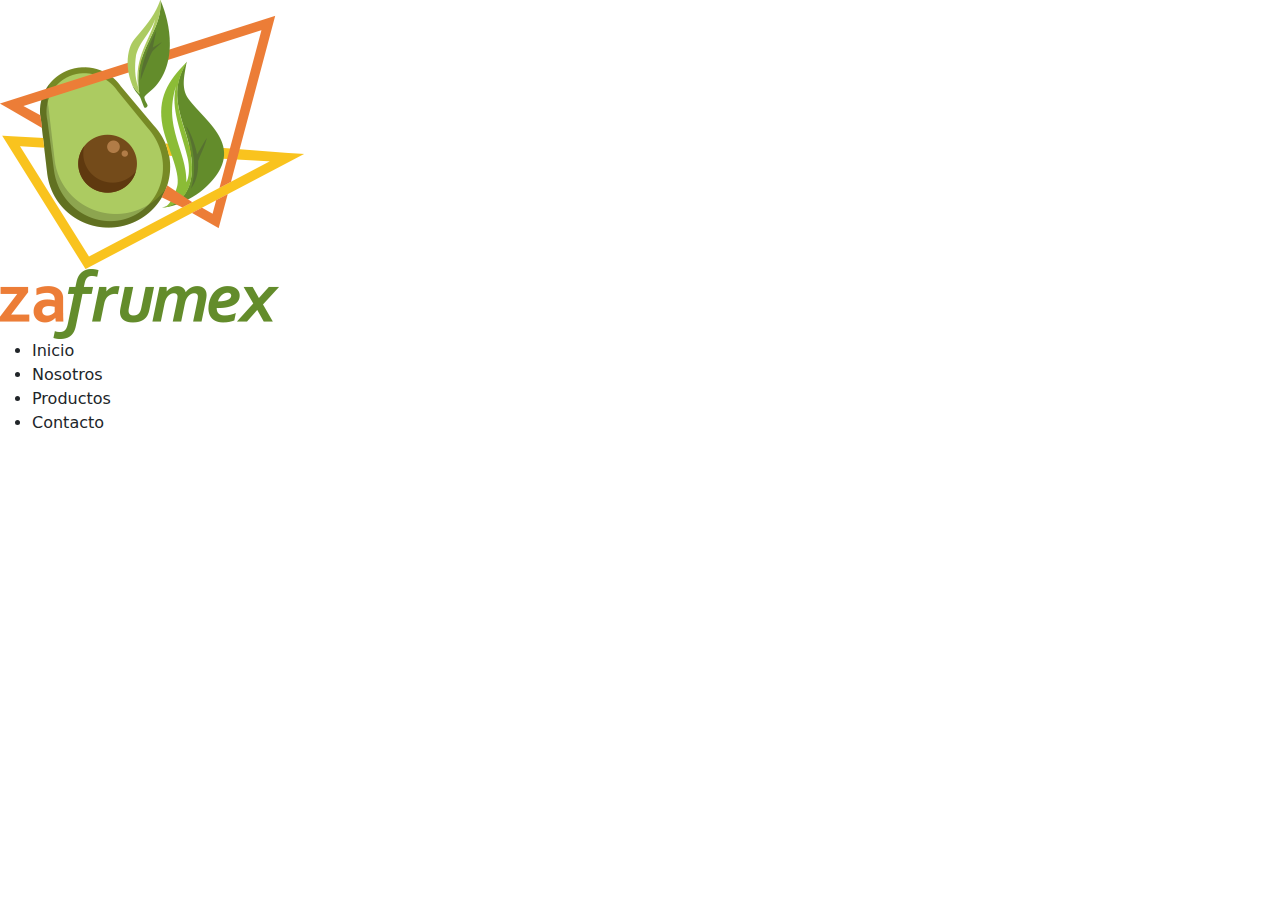
==== index.html @ 2c37eaf5 "1911.1" ====
<!DOCTYPE html>
<html lang="en">
<head>
    <meta charset="UTF-8">
    <meta http-equiv="X-UA-Compatible" content="IE=edge">
    <meta name="viewport" content="width=device-width, initial-scale=1.0">
    <title>Aguacates</title>
    <link rel="stylesheet" href="/bootstrap-5.1.3-dist/css/bootstrap.css">
    <link rel="stylesheet" href="/CSS/main.css">
    <script src="/bootstrap-5.1.3-dist/js/bootstrap.js"> </script>
</head>
<body>
    <header>
        <div>
            <img src="/Imgaguacates/logo-nosotros.png" alt="">
        </div>
        <div>
            <img src="/Imgaguacates/zafrumex.png" alt="zafrumex.png">

        </div>

        <nav>
            <ul>
                <li>
                    Inicio
                </li>
                <li>
                    Nosotros
                </li>
                <li>
                    Productos
                </li>
                <li>
                    Contacto
                </li>
            </ul>

        </nav>
        

    </header>

    
</body>
</html>
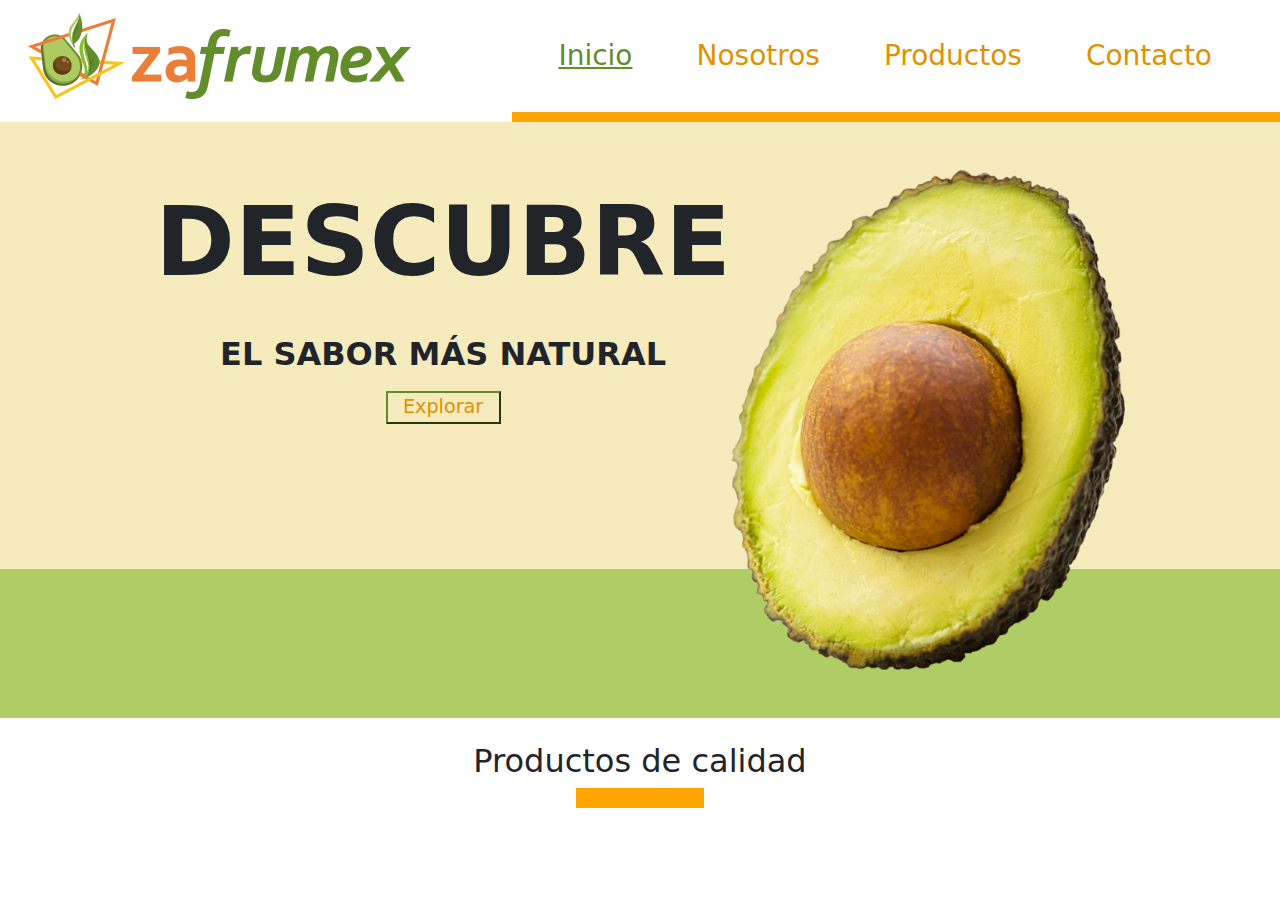
==== commit d99f3f25: "Primer día" ====
--- a/index.html
+++ b/index.html
@@ -1,45 +1,85 @@
 <!DOCTYPE html>
 <html lang="en">
+
 <head>
-    <meta charset="UTF-8">
-    <meta http-equiv="X-UA-Compatible" content="IE=edge">
-    <meta name="viewport" content="width=device-width, initial-scale=1.0">
-    <title>Aguacates</title>
-    <link rel="stylesheet" href="/bootstrap-5.1.3-dist/css/bootstrap.css">
-    <link rel="stylesheet" href="/CSS/main.css">
-    <script src="/bootstrap-5.1.3-dist/js/bootstrap.js"> </script>
+  <meta charset="UTF-8">
+  <meta http-equiv="X-UA-Compatible" content="IE=edge">
+  <meta name="viewport" content="width=device-width, initial-scale=1.0">
+  <title>Aguacates</title>
+  <link rel="stylesheet" href="/bootstrap-5.1.3-dist/css/bootstrap.css">
+  <link rel="stylesheet" href="/CSS/main.css">
+  <script src="/bootstrap-5.1.3-dist/js/bootstrap.js"> </script>
+
+
 </head>
+
+
+
 <body>
-    <header>
-        <div>
-            <img src="/Imgaguacates/logo-nosotros.png" alt="">
+  <header>
+    <nav class="navbar navbar-expand-lg navbar-light">
+      <div class="container-fluid">
+        <a class="navbar-brand mx-3" href="#">
+          <img src="/Imgaguacates/logo.png" alt=""> </a>
+        <button class="navbar-toggler" type="button" data-bs-toggle="collapse" data-bs-target="#navbarSupportedContent"
+          aria-controls="navbarSupportedContent" aria-expanded="false" aria-label="Toggle navigation">
+          <span class="navbar-toggler-icon"></span>
+        </button>
+
+        <div class=" d-flex justify-content-end">
+          <div class="collapse navbar-collapse" id="navbarSupportedContent">
+            <ul class="navbar-nav me-auto mb-2 mb-lg-0">
+              <li class="nav-item">
+                <a class="nav-link active text-decoration-underline fs-3 mx-4" aria-current="page" href="#">Inicio</a>
+              </li>
+              <li class="nav-item mx-4">
+                <a class="nav-link fs-3 ora" href="#">Nosotros</a>
+              </li>
+              <li class="nav-item mx-4">
+                <a class="nav-link fs-3 ora" href="#">Productos</a>
+              </li>
+              <li class="nav-item ms-4 me-5">
+                <a class="nav-link fs-3 ora" href="#">Contacto</a>
+              </li>
+            </ul>
+          </div>
         </div>
-        <div>
-            <img src="/Imgaguacates/zafrumex.png" alt="zafrumex.png">
+      </div>
+    </nav>
 
+    <!-- Linea naranja -->
+    <div class="ms-auto" style="background-color: orange; height: 10px; width: 60%;"> </div>
+
+  </header>
+  <section>
+
+   <!-- Gradiante -->
+      <div class="conteiner fondoaguacate py-5">
+        <div class="d-flex justify-content-center">
+          <div class="fw-bold fs-2 text-center text-uppercase">
+            <p style="font-size: 3em;">Descubre</p> el sabor más natural <br>
+            <button type="button" class="botonexp"> Explorar </button>
+            
+          </div>
+          <!-- Aguacate -->
+          <img src="/Imgaguacates/aguacate.png" height="500px" alt="">
+          
         </div>
 
-        <nav>
-            <ul>
-                <li>
-                    Inicio
-                </li>
-                <li>
-                    Nosotros
-                </li>
-                <li>
-                    Productos
-                </li>
-                <li>
-                    Contacto
-                </li>
-            </ul>
+    
+  </section>
 
-        </nav>
-        
+  <section>
+    <h2 class="text-center mt-4">Productos de calidad</h2>
+    <div class="mx-auto" style="background-color: orange; height: 20px; width: 10%;"> </div>
 
-    </header>
 
-    
+
+
+  </section>
+
+
+
 </body>
+
 </html>--- a/CSS/main.css
+++ b/CSS/main.css
@@ -0,0 +1,27 @@
+
+
+  .active {
+    color: #638c2b !important ;
+
+
+  }
+
+  .ora  {
+    color: rgb(223, 145, 1) !important ;
+
+
+  }
+
+  .fondoaguacate{
+    background: rgb(176,204,100);
+    background: linear-gradient(0deg, rgba(176,204,100,1) 25%, rgba(246,235,189,1) 25%);
+   
+  }
+
+  .botonexp {
+    background-color: transparent;
+    border-color: #638c2b;
+    color:rgb(223, 145, 1) ;
+    font-size: .6em;
+    padding: 0em .8em;
+  }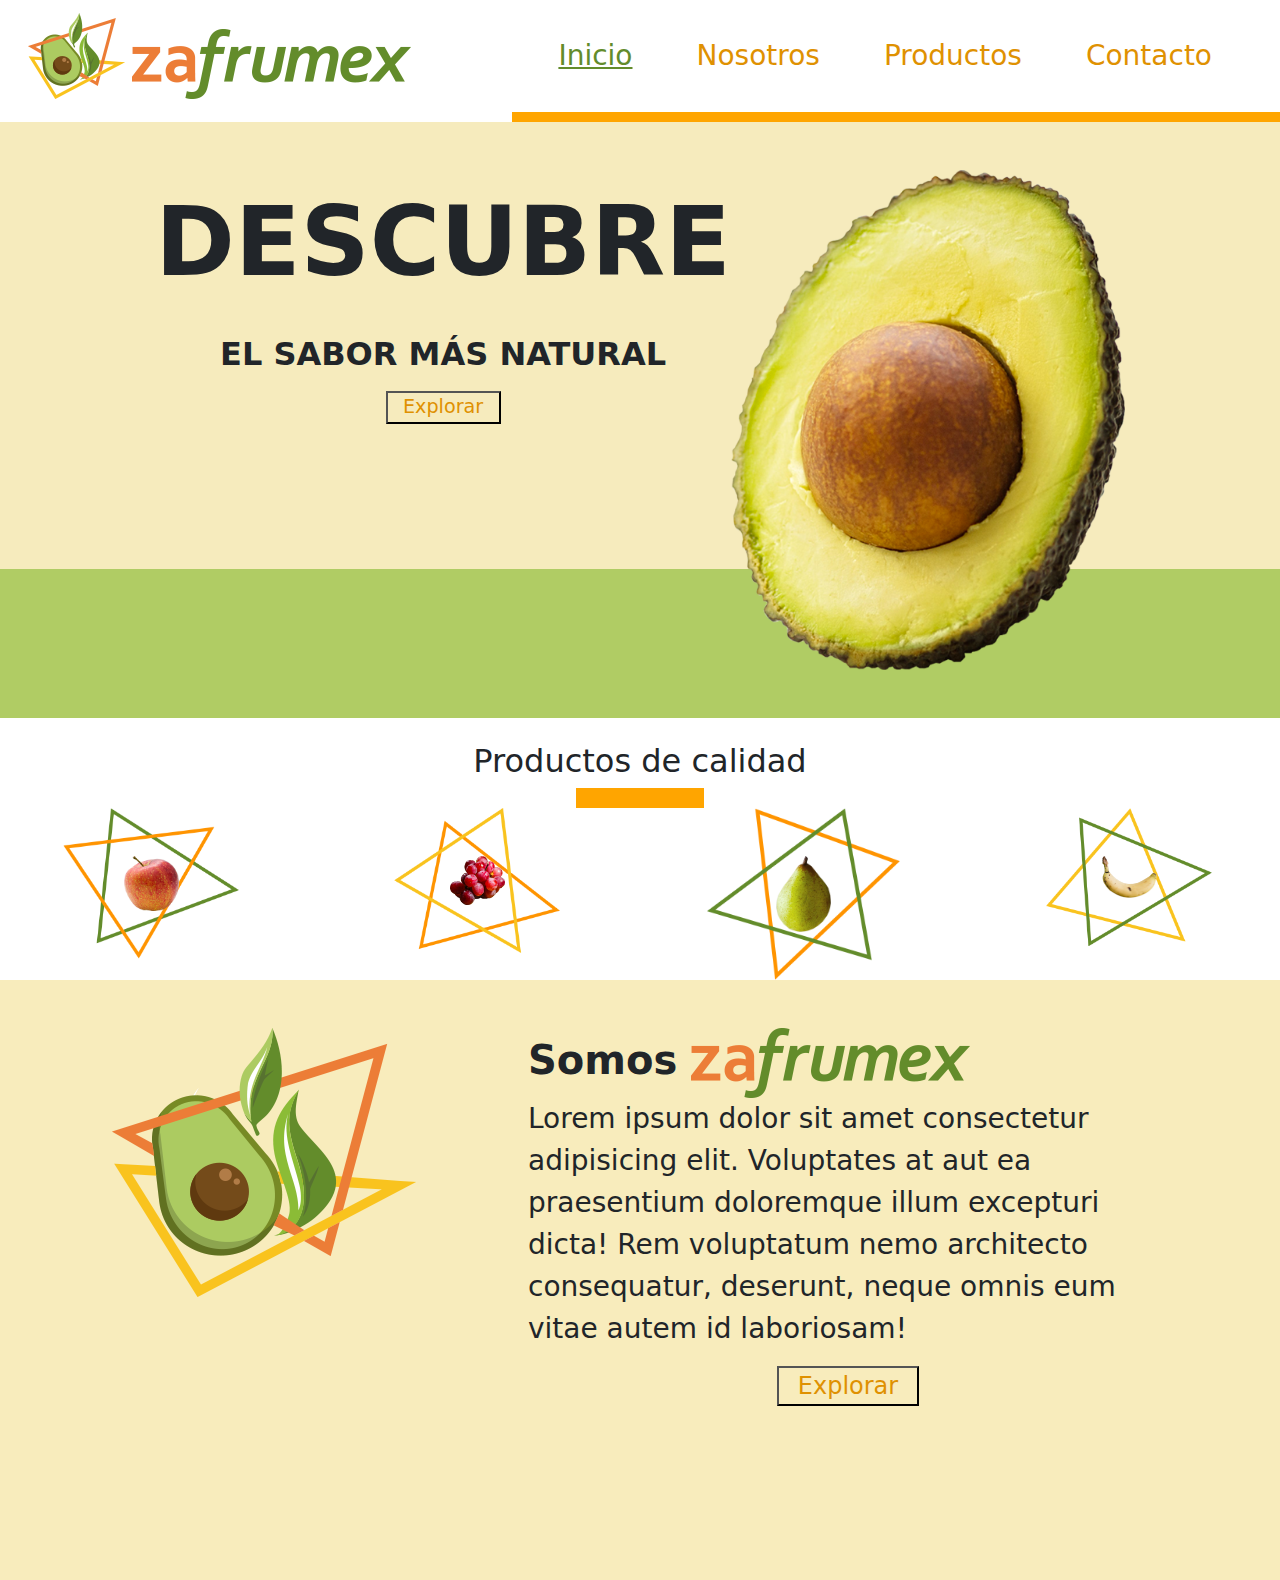
==== commit 3c74f79c: "Segundo día" ====
--- a/index.html
+++ b/index.html
@@ -53,26 +53,69 @@
   </header>
   <section>
 
-   <!-- Gradiante -->
-      <div class="conteiner fondoaguacate py-5">
-        <div class="d-flex justify-content-center">
-          <div class="fw-bold fs-2 text-center text-uppercase">
-            <p style="font-size: 3em;">Descubre</p> el sabor más natural <br>
-            <button type="button" class="botonexp"> Explorar </button>
-            
-          </div>
-          <!-- Aguacate -->
-          <img src="/Imgaguacates/aguacate.png" height="500px" alt="">
-          
+    <!-- Gradiante -->
+    <div class="conteiner fondoaguacate py-5">
+      <div class="d-flex justify-content-center">
+        <div class="fw-bold fs-2 text-center text-uppercase">
+          <p style="font-size: 3em;">Descubre</p> el sabor más natural <br>
+          <button type="button" class="botonexp"> Explorar </button>
+
         </div>
+        <!-- Aguacate -->
+        <img src="/Imgaguacates/aguacate.png" height="500px" alt="">
 
-    
+      </div>
+
+
   </section>
 
   <section>
     <h2 class="text-center mt-4">Productos de calidad</h2>
     <div class="mx-auto" style="background-color: orange; height: 20px; width: 10%;"> </div>
+    <div class="conteiner">
+      <!-- El row crea la ilera, col las columnas que irán desntro de ésta -->
+      <div class="row">
+        <div class=" col-12 col-lg-3">
+          <!-- Poner una imagen sobre otra -->
+          <div class="text-center"
+            style="background-image: url(/Imgaguacates/fruta1fondo.png); background-repeat: no-repeat; background-position: center; background-size: contain;">
+            <img class="w-50 p-5" src="/Imgaguacates/fruta1.png" alt="">
+          </div>
+        </div>
 
+          <!-- Las columnas de la irela -->
+        <div class=" col-12 col-lg-3">
+          <!-- Poner una imagen sobre otra -->
+          <div class="text-center"
+            style="background-image: url(/Imgaguacates/fruta2fondo.png); background-repeat: no-repeat; background-position: center; background-size: contain;">
+            <img class="w-50 p-5" src="/Imgaguacates/fruta2.png" alt="">
+          </div>
+        </div>
+
+          <!-- Las columnas de la irela -->
+        <div class=" col-12 col-lg-3">
+          <!-- Poner una imagen sobre otra -->
+          <div class="text-center"
+            style="background-image: url(/Imgaguacates/fruta3fondo.png); background-repeat: no-repeat; background-position: center; background-size: contain;">
+            <img class="w-50 p-5" src="/Imgaguacates/fruta3.png" alt="">
+          </div>
+        </div>
+
+          <!-- Las columnas de la irela -->
+        <div class=" col-12 col-lg-3">
+          <!-- Poner una imagen sobre otra -->
+          <div class="text-center"
+            style="background-image: url(/Imgaguacates/fruta4fondo.png); background-repeat: no-repeat; background-position: center; background-size: contain;">
+            <img class="w-50 p-5" src="/Imgaguacates/fruta4.png" alt="">
+          </div>
+        </div>
+
+
+
+        </div>
+      </div>
+
+    </div>
 
 
 
@@ -80,6 +123,35 @@
 
 
 
+  <section style="background-color:#f8ecbc ; height: 600px;">
+    <div class="conteiner py-5">
+      <div class="d-flex justify-content-evenly ">
+        <!-- Logo solo -->
+        <div>
+          <img src="/Imgaguacates/logo-nosotros.png" alt="">
+        </div>
+        <!-- Letra e imagen de zafrumex -->
+        <div class="fs-1 fw-bold col-lg-6">
+          Somos <img src="/Imgaguacates/zafrumex.png" alt="">
+          <p class="fs-3 fw-normal">
+            Lorem ipsum dolor sit amet consectetur adipisicing elit. Voluptates at
+            aut ea praesentium doloremque illum excepturi dicta! Rem voluptatum
+            nemo architecto consequatur, deserunt, neque omnis eum vitae autem id laboriosam!
+          </p>
+
+          <!-- Checar -->
+          <button type="button" class="botonexp d-block mx-auto" ;"> Explorar </button>
+        </div>
+
+      </div>
+
+    </div>
+
+
+
+  </section>
+
+
 </body>
 
 </html>--- a/CSS/main.css
+++ b/CSS/main.css
@@ -15,13 +15,16 @@
   .fondoaguacate{
     background: rgb(176,204,100);
     background: linear-gradient(0deg, rgba(176,204,100,1) 25%, rgba(246,235,189,1) 25%);
-   
+    
   }
 
   .botonexp {
     background-color: transparent;
+    border
     border-color: #638c2b;
     color:rgb(223, 145, 1) ;
     font-size: .6em;
     padding: 0em .8em;
-  }+  }
+
+  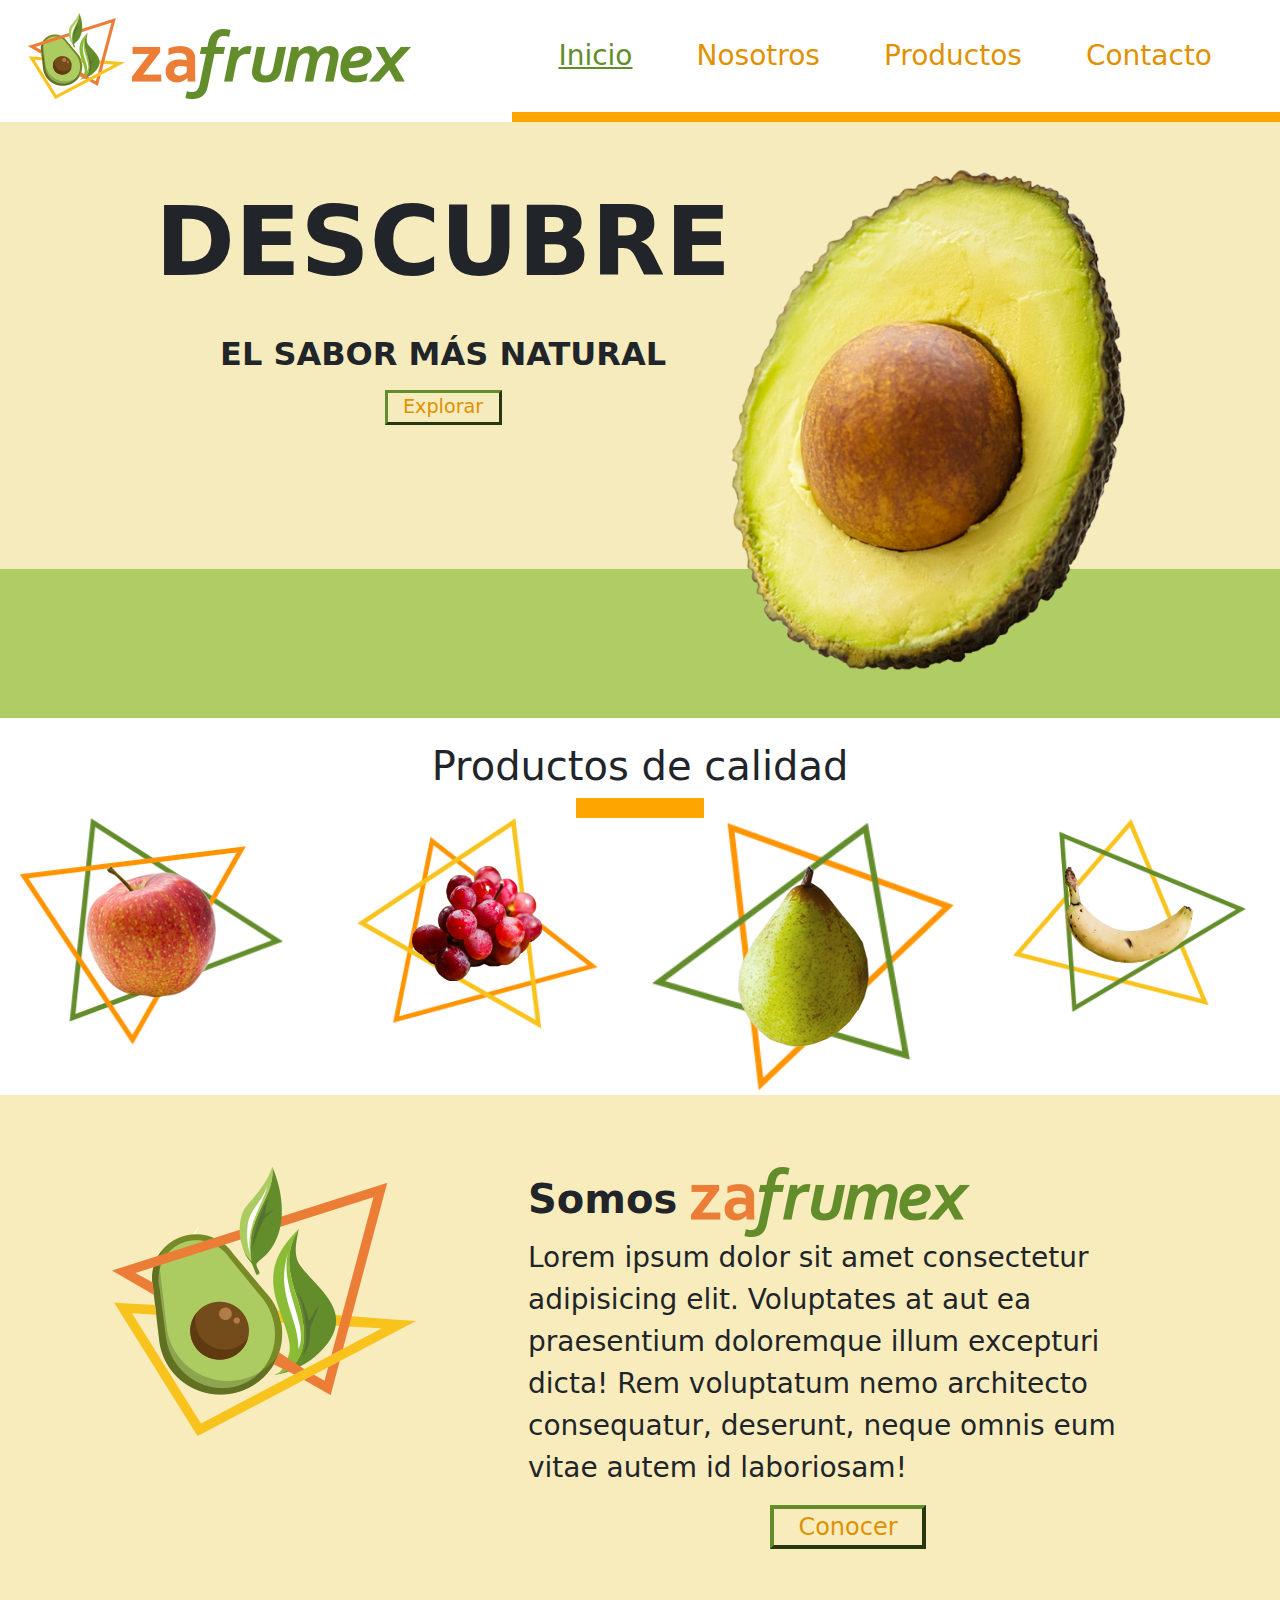
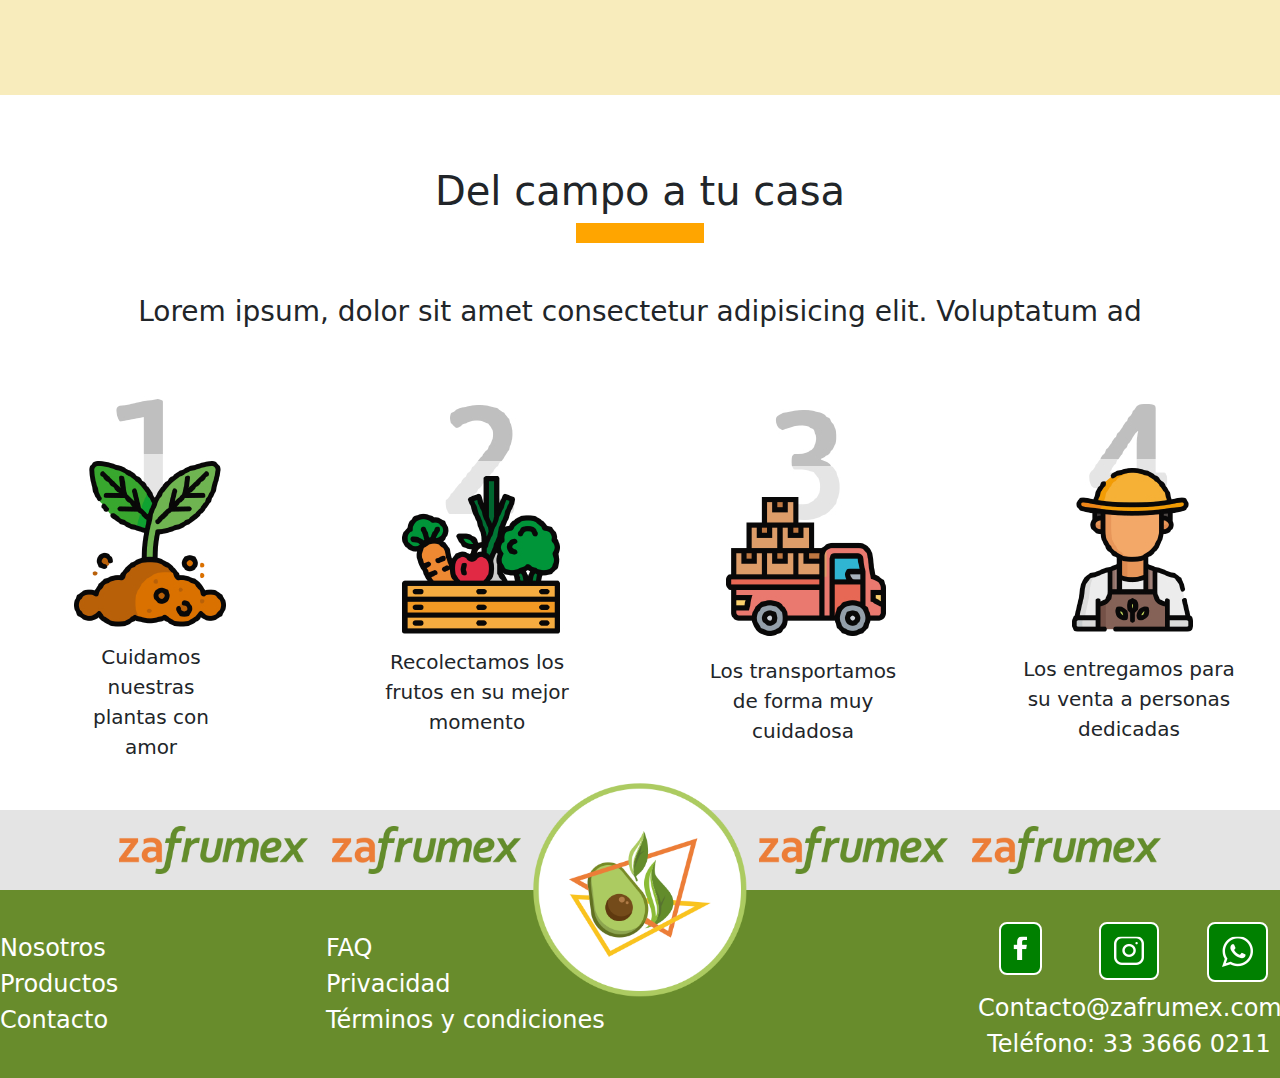
==== commit 1fc362d2: "Aguacates primera página" ====
--- a/index.html
+++ b/index.html
@@ -70,7 +70,8 @@
   </section>
 
   <section>
-    <h2 class="text-center mt-4">Productos de calidad</h2>
+    <h2 class="fs-1 text-center mt-4">Productos de calidad</h2>
+    <!-- Linea naranja de subtitulos -->
     <div class="mx-auto" style="background-color: orange; height: 20px; width: 10%;"> </div>
     <div class="conteiner">
       <!-- El row crea la ilera, col las columnas que irán desntro de ésta -->
@@ -79,41 +80,41 @@
           <!-- Poner una imagen sobre otra -->
           <div class="text-center"
             style="background-image: url(/Imgaguacates/fruta1fondo.png); background-repeat: no-repeat; background-position: center; background-size: contain;">
-            <img class="w-50 p-5" src="/Imgaguacates/fruta1.png" alt="">
-          </div>
-        </div>
-
-          <!-- Las columnas de la irela -->
+            <img class="w-75 p-5" src="/Imgaguacates/fruta1.png" alt="">
+          </div>
+        </div>
+
+        <!-- Las columnas de la irela -->
         <div class=" col-12 col-lg-3">
           <!-- Poner una imagen sobre otra -->
           <div class="text-center"
             style="background-image: url(/Imgaguacates/fruta2fondo.png); background-repeat: no-repeat; background-position: center; background-size: contain;">
-            <img class="w-50 p-5" src="/Imgaguacates/fruta2.png" alt="">
-          </div>
-        </div>
-
-          <!-- Las columnas de la irela -->
+            <img class="w-75 p-5" src="/Imgaguacates/fruta2.png" alt="">
+          </div>
+        </div>
+
+        <!-- Las columnas de la irela -->
         <div class=" col-12 col-lg-3">
           <!-- Poner una imagen sobre otra -->
           <div class="text-center"
             style="background-image: url(/Imgaguacates/fruta3fondo.png); background-repeat: no-repeat; background-position: center; background-size: contain;">
-            <img class="w-50 p-5" src="/Imgaguacates/fruta3.png" alt="">
-          </div>
-        </div>
-
-          <!-- Las columnas de la irela -->
+            <img class="w-60 p-5" src="/Imgaguacates/fruta3.png" alt="">
+          </div>
+        </div>
+
+        <!-- Las columnas de la irela -->
         <div class=" col-12 col-lg-3">
           <!-- Poner una imagen sobre otra -->
           <div class="text-center"
             style="background-image: url(/Imgaguacates/fruta4fondo.png); background-repeat: no-repeat; background-position: center; background-size: contain;">
-            <img class="w-50 p-5" src="/Imgaguacates/fruta4.png" alt="">
-          </div>
-        </div>
-
-
-
-        </div>
-      </div>
+            <img class="w-75 p-5" src="/Imgaguacates/fruta4.png" alt="">
+          </div>
+        </div>
+
+
+
+      </div>
+    </div>
 
     </div>
 
@@ -127,11 +128,11 @@
     <div class="conteiner py-5">
       <div class="d-flex justify-content-evenly ">
         <!-- Logo solo -->
-        <div>
+        <div class="pt-4">
           <img src="/Imgaguacates/logo-nosotros.png" alt="">
         </div>
         <!-- Letra e imagen de zafrumex -->
-        <div class="fs-1 fw-bold col-lg-6">
+        <div class="fs-1 fw-bold col-lg-6 pt-4">
           Somos <img src="/Imgaguacates/zafrumex.png" alt="">
           <p class="fs-3 fw-normal">
             Lorem ipsum dolor sit amet consectetur adipisicing elit. Voluptates at
@@ -140,17 +141,135 @@
           </p>
 
           <!-- Checar -->
-          <button type="button" class="botonexp d-block mx-auto" ;"> Explorar </button>
-        </div>
-
-      </div>
-
-    </div>
-
-
-
-  </section>
-
+          <button type="button" class="botonexp d-block mx-auto px-4 "> Conocer </button>
+        </div>
+
+      </div>
+
+    </div>
+
+  </section>
+
+
+  <section style="background-color: white;">
+    <h2 class="fs-1 text-center mt-4 pt-5">Del campo a tu casa</h2>
+    <div class="mx-auto" style="background-color: orange; height: 20px; width: 10%;"> </div>
+    <div class="fs-3 fw-normal text-center py-5">
+      Lorem ipsum, dolor sit amet consectetur adipisicing elit. Voluptatum ad
+    </div>
+
+    <div class="row text-center pb-5">
+      <div class="col-lg-3">
+        <img class="" src="/Imgaguacates/hehe1.png" alt="">
+        <div class="fs-5 col-lg-6 mx-auto"> Cuidamos nuestras plantas con amor</div>
+      </div>
+      <div class="col-lg-3">
+        <img src="/Imgaguacates/hehe2.png" alt="">
+        <div class="fs-5 col-lg-8 mx-auto"> Recolectamos los frutos en su mejor momento</div>
+      </div>
+
+
+      <div class="col-lg-3">
+        <img src="/Imgaguacates/hehe3.png" alt="">
+        <div class="fs-5 col-lg-8 mx-auto"> Los transportamos de forma muy cuidadosa</div>
+      </div>
+
+      <div class="col-lg-3">
+        <img src="/Imgaguacates/hehe4.png" alt="">
+        <div class="fs-5 col-lg-9 mx-auto">Los entregamos para su venta a personas dedicadas</div>
+      </div>
+    </div>
+  </section>
+
+
+  <section>
+    <!-- Conteiner-fluid es para que el contenedor tome de extremo a extremo la resolución -->
+    <div class="container-fluid fondofooter">
+      <div class="row d-flex justify-content-center py-3">
+        <div class="col-lg-2 text-center">
+          <img class="img-fluid" src="/Imgaguacates/zafrumex.png" alt="">
+        </div>
+        <div class="col-lg-2 text-center">
+          <img class="img-fluid" src="/Imgaguacates/zafrumex.png" alt="">
+        </div>
+        <div class="col-lg-2 text-center ">
+
+        </div>
+        <div class="col-lg-2 text-center">
+          <img class="img-fluid" src="/Imgaguacates/zafrumex.png" alt="">
+        </div>
+        <div class="col-lg-2 text-center">
+          <img class="img-fluid" src="/Imgaguacates/zafrumex.png" alt="">
+        </div>
+      </div>
+    </div>
+    <div class="container-fluid position-absolute">
+      <div class="col-lg-2 mx-auto position-absolute top-50 start-50 translate-middle">
+        <img class="img-fluid" src="/Imgaguacates/logo footer.png" alt="">
+      </div>
+    </div>
+ 
+    <div class="conteiner-fluid" style="background-color: #688c2c;">
+      <div class="row pt-3">
+        <nav class="col-lg-3 py-4">
+          <ul class="list-unstyled footstyle">
+            <li><a href="">Nosotros</a></li>
+            <li><a href="">Productos</a></li>
+            <li><a href="">Contacto</a></li>
+          </ul>
+        </nav>
+
+        <nav class="col-lg-3 py-4">
+          <ul class="list-unstyled footstyle">
+            <li><a href="">FAQ</a></li>
+            <li><a href="">Privacidad</a></li>
+            <li><a href="">Términos y condiciones</a></li>
+          </ul>
+        </nav>
+
+        <!-- Columna vacia -->
+        <div class="col-lg-3">
+
+
+        </div>
+
+        <div class="col-lg-3">
+          <div class="row pt-3">
+            <div class="col">
+              <div class="text-center ">
+                <a href="">
+
+                  <img class=" bordeic" src="/Imgaguacates/logo-face.png" alt=""></a>
+              </div>
+
+            </div>
+            <div class="col ">
+              <div class="text-center">
+                <a href="">
+
+                  <img class=" bordeic" src="/Imgaguacates/logo insta.png" alt=""></a>
+              </div>
+
+            </div>
+            <div class="col ">
+              <div class="text-center">
+                <a href="">
+
+                  <img class=" bordeic" src="/Imgaguacates/logo whats.png" alt=""></a>
+              </div>
+
+            </div>
+
+          </div>
+
+          <div style="color: white;" class="fs-4 text-center py-2">
+            Contacto@zafrumex.com <br>
+            Teléfono: 33 3666 0211
+          </div>
+        </div>
+      </div>
+    </div>
+  </section>
 
 </body>
 
--- a/CSS/main.css
+++ b/CSS/main.css
@@ -1,30 +1,47 @@
+.active {
+  color: #638c2b !important;
 
 
-  .active {
-    color: #638c2b !important ;
+}
+
+.ora {
+  color: rgb(223, 145, 1) !important;
 
 
-  }
+}
 
-  .ora  {
-    color: rgb(223, 145, 1) !important ;
+.fondoaguacate {
+  background: rgb(176, 204, 100);
+  background: linear-gradient(0deg, rgba(176, 204, 100, 1) 25%, rgba(246, 235, 189, 1) 25%);
 
+}
 
-  }
+.botonexp {
+  background-color: transparent;
+  border-width: .2em;
+  border-color: #638c2b;
+  color: rgb(223, 145, 1);
+  font-size: .6em;
+  padding: 0em .8em;
+}
 
-  .fondoaguacate{
-    background: rgb(176,204,100);
-    background: linear-gradient(0deg, rgba(176,204,100,1) 25%, rgba(246,235,189,1) 25%);
-    
-  }
+.fondofooter {
+  background: rgba(228, 228, 228, 1)
+  /* background: linear-gradient(0deg, rgba(104, 140, 44, 1) 35%, rgba(228, 228, 228, 1) 35%, rgba(228, 228, 228, 1) 65%, rgba(255, 255, 255, 1) 65%); */
 
-  .botonexp {
-    background-color: transparent;
-    border
-    border-color: #638c2b;
-    color:rgb(223, 145, 1) ;
-    font-size: .6em;
-    padding: 0em .8em;
-  }
+}
 
-  +.bordeic {
+  background-color: green;
+  border-radius: 0.5em;
+  border: 2px white solid;
+  padding: .8em;
+
+}
+
+.footstyle a{
+  color: white;
+  text-decoration: none;
+  font-size: 1.5em;
+
+}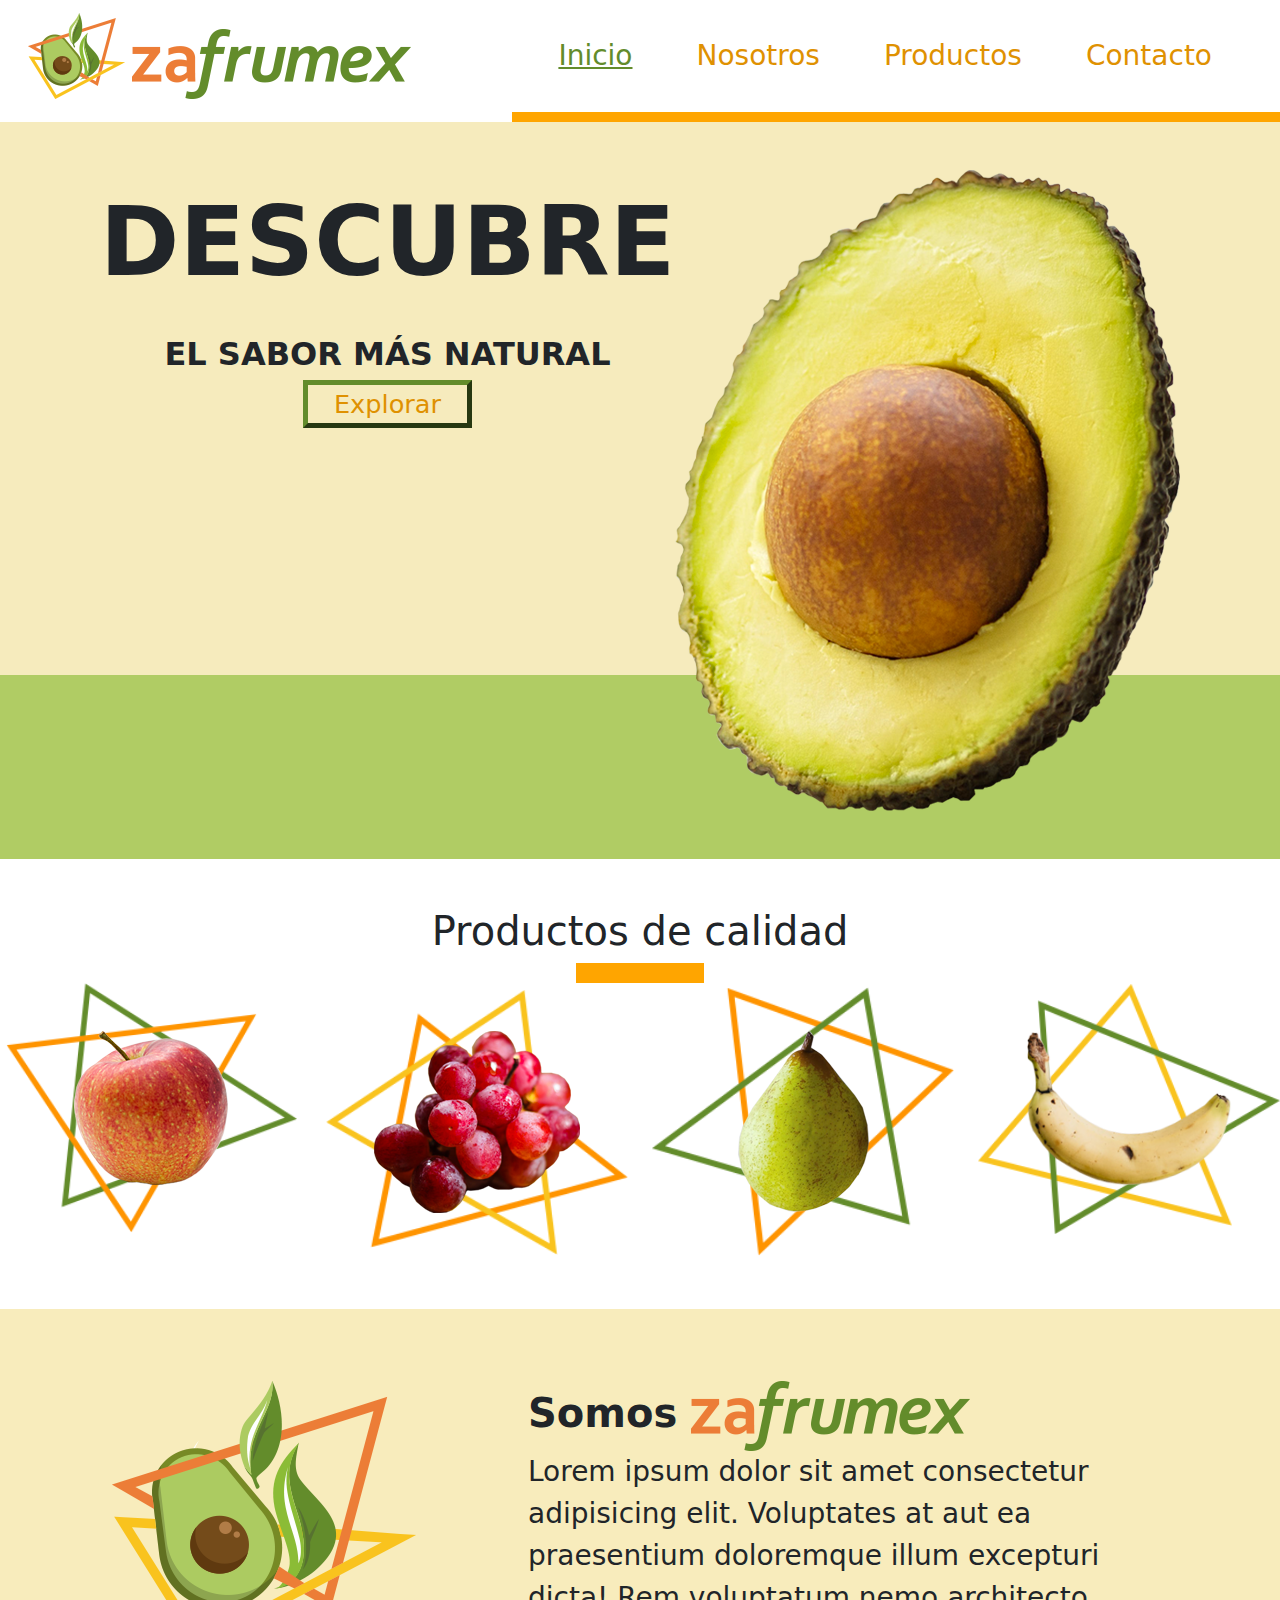
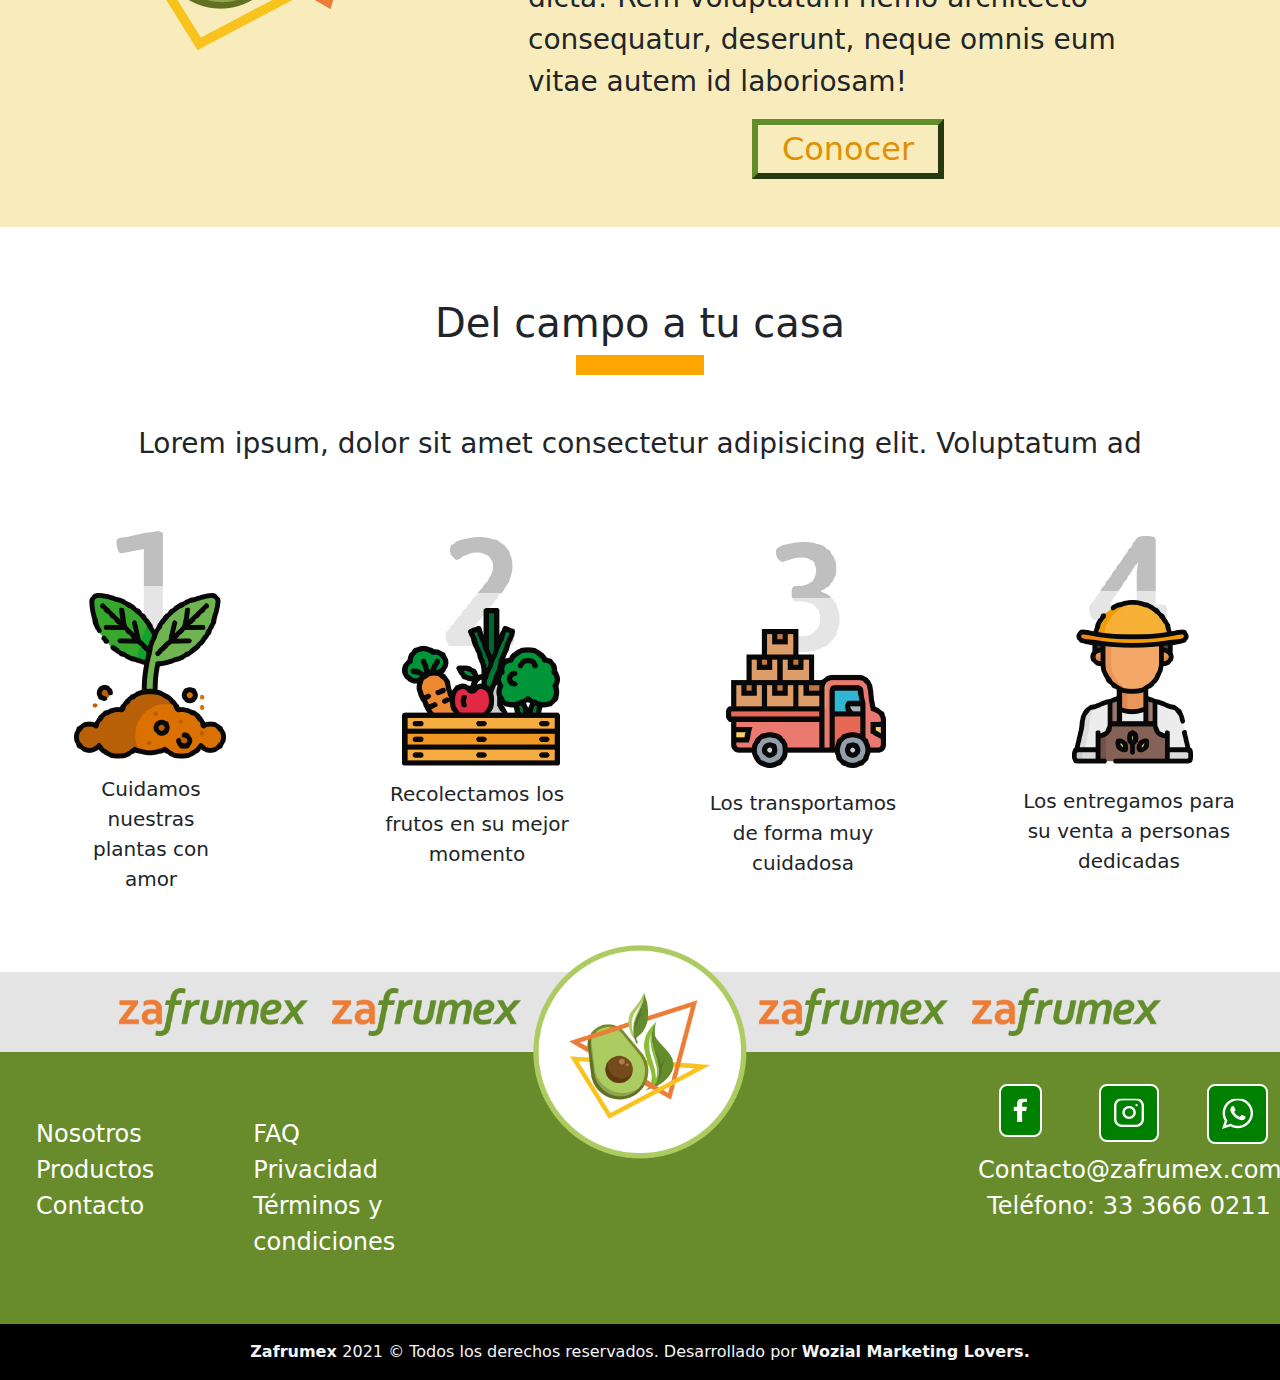
==== commit db55a471: "Primera parte, falta una sección responsiva" ====
--- a/index.html
+++ b/index.html
@@ -20,7 +20,7 @@
     <nav class="navbar navbar-expand-lg navbar-light">
       <div class="container-fluid">
         <a class="navbar-brand mx-3" href="#">
-          <img src="/Imgaguacates/logo.png" alt=""> </a>
+          <img class="img-fluid" src="/Imgaguacates/logo.png" alt=""> </a>
         <button class="navbar-toggler" type="button" data-bs-toggle="collapse" data-bs-target="#navbarSupportedContent"
           aria-controls="navbarSupportedContent" aria-expanded="false" aria-label="Toggle navigation">
           <span class="navbar-toggler-icon"></span>
@@ -62,25 +62,27 @@
 
         </div>
         <!-- Aguacate -->
-        <img src="/Imgaguacates/aguacate.png" height="500px" alt="">
-
-      </div>
-
-
-  </section>
-
-  <section>
-    <h2 class="fs-1 text-center mt-4">Productos de calidad</h2>
+        <img class="img-fluid" src="/Imgaguacates/aguacate.png" height="500px" alt="">
+
+      </div>
+
+
+  </section>
+
+
+
+  <section class="pb-5" style="background-color: white;">
+    <h2 class="fs-1 text-center pt-4 mt-4">Productos de calidad</h2>
     <!-- Linea naranja de subtitulos -->
     <div class="mx-auto" style="background-color: orange; height: 20px; width: 10%;"> </div>
     <div class="conteiner">
       <!-- El row crea la ilera, col las columnas que irán desntro de ésta -->
       <div class="row">
-        <div class=" col-12 col-lg-3">
+        <div class="col-12 col-lg-3">
           <!-- Poner una imagen sobre otra -->
           <div class="text-center"
             style="background-image: url(/Imgaguacates/fruta1fondo.png); background-repeat: no-repeat; background-position: center; background-size: contain;">
-            <img class="w-75 p-5" src="/Imgaguacates/fruta1.png" alt="">
+            <img class="w-60 p-5" src="/Imgaguacates/fruta1.png" alt="">
           </div>
         </div>
 
@@ -89,7 +91,7 @@
           <!-- Poner una imagen sobre otra -->
           <div class="text-center"
             style="background-image: url(/Imgaguacates/fruta2fondo.png); background-repeat: no-repeat; background-position: center; background-size: contain;">
-            <img class="w-75 p-5" src="/Imgaguacates/fruta2.png" alt="">
+            <img class="w-60 p-5" src="/Imgaguacates/fruta2.png" alt="">
           </div>
         </div>
 
@@ -107,33 +109,27 @@
           <!-- Poner una imagen sobre otra -->
           <div class="text-center"
             style="background-image: url(/Imgaguacates/fruta4fondo.png); background-repeat: no-repeat; background-position: center; background-size: contain;">
-            <img class="w-75 p-5" src="/Imgaguacates/fruta4.png" alt="">
-          </div>
-        </div>
-
-
-
-      </div>
-    </div>
-
-    </div>
-
-
-
-  </section>
-
-
-
-  <section style="background-color:#f8ecbc ; height: 600px;">
+            <img class="img-fluid p-5" src="/Imgaguacates/fruta4.png" alt="">
+          </div>
+        </div>
+      </div>
+    </div>
+    </div>
+
+  </section>
+
+
+
+  <section style="background-color:#f8ecbc ;">
     <div class="conteiner py-5">
       <div class="d-flex justify-content-evenly ">
         <!-- Logo solo -->
         <div class="pt-4">
-          <img src="/Imgaguacates/logo-nosotros.png" alt="">
+          <img class="img-fluid" src="/Imgaguacates/logo-nosotros.png" alt="">
         </div>
         <!-- Letra e imagen de zafrumex -->
         <div class="fs-1 fw-bold col-lg-6 pt-4">
-          Somos <img src="/Imgaguacates/zafrumex.png" alt="">
+          Somos <img class="img-fluid" src="/Imgaguacates/zafrumex.png" alt="">
           <p class="fs-3 fw-normal">
             Lorem ipsum dolor sit amet consectetur adipisicing elit. Voluptates at
             aut ea praesentium doloremque illum excepturi dicta! Rem voluptatum
@@ -143,12 +139,12 @@
           <!-- Checar -->
           <button type="button" class="botonexp d-block mx-auto px-4 "> Conocer </button>
         </div>
-
-      </div>
-
-    </div>
-
-  </section>
+      </div>
+    </div>
+
+  </section>
+
+
 
 
   <section style="background-color: white;">
@@ -159,59 +155,64 @@
     </div>
 
     <div class="row text-center pb-5">
-      <div class="col-lg-3">
+      <div class="col-12 col-lg-3">
         <img class="" src="/Imgaguacates/hehe1.png" alt="">
         <div class="fs-5 col-lg-6 mx-auto"> Cuidamos nuestras plantas con amor</div>
       </div>
-      <div class="col-lg-3">
+      <div class="col-12 col-lg-3">
         <img src="/Imgaguacates/hehe2.png" alt="">
         <div class="fs-5 col-lg-8 mx-auto"> Recolectamos los frutos en su mejor momento</div>
       </div>
 
 
-      <div class="col-lg-3">
+      <div class="col-12 col-lg-3">
         <img src="/Imgaguacates/hehe3.png" alt="">
         <div class="fs-5 col-lg-8 mx-auto"> Los transportamos de forma muy cuidadosa</div>
       </div>
 
-      <div class="col-lg-3">
+      <div class="col-12 col-lg-3">
         <img src="/Imgaguacates/hehe4.png" alt="">
-        <div class="fs-5 col-lg-9 mx-auto">Los entregamos para su venta a personas dedicadas</div>
-      </div>
-    </div>
-  </section>
-
-
-  <section>
+        <div class="fs-5 col-lg-9 mx-auto mb-5">Los entregamos para su venta a personas dedicadas</div>
+      </div>
+    </div>
+
+  </section>
+
+
+
+
+  <section id="Footer">
     <!-- Conteiner-fluid es para que el contenedor tome de extremo a extremo la resolución -->
     <div class="container-fluid fondofooter">
       <div class="row d-flex justify-content-center py-3">
+        <div class="col-12 col-lg-2 text-center">
+          <img class="del img-fluid" src="/Imgaguacates/zafrumex.png" alt="">
+        </div>
         <div class="col-lg-2 text-center">
           <img class="img-fluid" src="/Imgaguacates/zafrumex.png" alt="">
         </div>
-        <div class="col-lg-2 text-center">
-          <img class="img-fluid" src="/Imgaguacates/zafrumex.png" alt="">
-        </div>
-        <div class="col-lg-2 text-center ">
-
-        </div>
-        <div class="col-lg-2 text-center">
-          <img class="img-fluid" src="/Imgaguacates/zafrumex.png" alt="">
-        </div>
-        <div class="col-lg-2 text-center">
-          <img class="img-fluid" src="/Imgaguacates/zafrumex.png" alt="">
-        </div>
-      </div>
-    </div>
+        <!-- Columna vacia para dejar espacio para el icono del footer -->
+        <div class="col-12 col-lg-2 text-center ">
+
+        </div>
+        <div class="col-12 col-lg-2 text-center">
+          <img class="del img-fluid" src="/Imgaguacates/zafrumex.png" alt="">
+        </div>
+        <div class="col-12 col-lg-2 text-center">
+          <img class="del img-fluid" src="/Imgaguacates/zafrumex.png" alt="">
+        </div>
+      </div>
+    </div>
+    <!-- Logo que va sobre todo lo demás -->
     <div class="container-fluid position-absolute">
       <div class="col-lg-2 mx-auto position-absolute top-50 start-50 translate-middle">
         <img class="img-fluid" src="/Imgaguacates/logo footer.png" alt="">
       </div>
     </div>
- 
+
     <div class="conteiner-fluid" style="background-color: #688c2c;">
       <div class="row pt-3">
-        <nav class="col-lg-3 py-4">
+        <nav class="col-12 col-lg-2 py-5 ps-5 ">
           <ul class="list-unstyled footstyle">
             <li><a href="">Nosotros</a></li>
             <li><a href="">Productos</a></li>
@@ -219,7 +220,7 @@
           </ul>
         </nav>
 
-        <nav class="col-lg-3 py-4">
+        <nav class="col-12 col-lg-2 py-5 ps-5">
           <ul class="list-unstyled footstyle">
             <li><a href="">FAQ</a></li>
             <li><a href="">Privacidad</a></li>
@@ -228,12 +229,12 @@
         </nav>
 
         <!-- Columna vacia -->
-        <div class="col-lg-3">
-
-
-        </div>
-
-        <div class="col-lg-3">
+        <div class="col-lg-5">
+
+
+        </div>
+
+        <div class="col-12 col-lg-3">
           <div class="row pt-3">
             <div class="col">
               <div class="text-center ">
@@ -267,6 +268,11 @@
             Teléfono: 33 3666 0211
           </div>
         </div>
+        <div class="conteiner-fluid" style="background-color: black;">
+          <div class="py-3 text-center"style="color:whitesmoke ">
+            <span class="fw-bold"> Zafrumex </span> 2021 ©  Todos los derechos reservados. Desarrollado por <span class="fw-bold"> Wozial Marketing Lovers. </span>
+          </div>
+        </div>
       </div>
     </div>
   </section>
--- a/CSS/main.css
+++ b/CSS/main.css
@@ -21,8 +21,8 @@
   border-width: .2em;
   border-color: #638c2b;
   color: rgb(223, 145, 1);
-  font-size: .6em;
-  padding: 0em .8em;
+  font-size: .8em;
+  padding: 0em 1em;
 }
 
 .fondofooter {
@@ -44,4 +44,13 @@
   text-decoration: none;
   font-size: 1.5em;
 
-}+}
+
+
+/* mq para borrar "zafrumex" en dispositivos moviles */
+/* cree .del para marcar las imagenes a borrar */
+@media (max-width: 950px) {
+   .del {
+  visibility:hidden;
+  }
+  }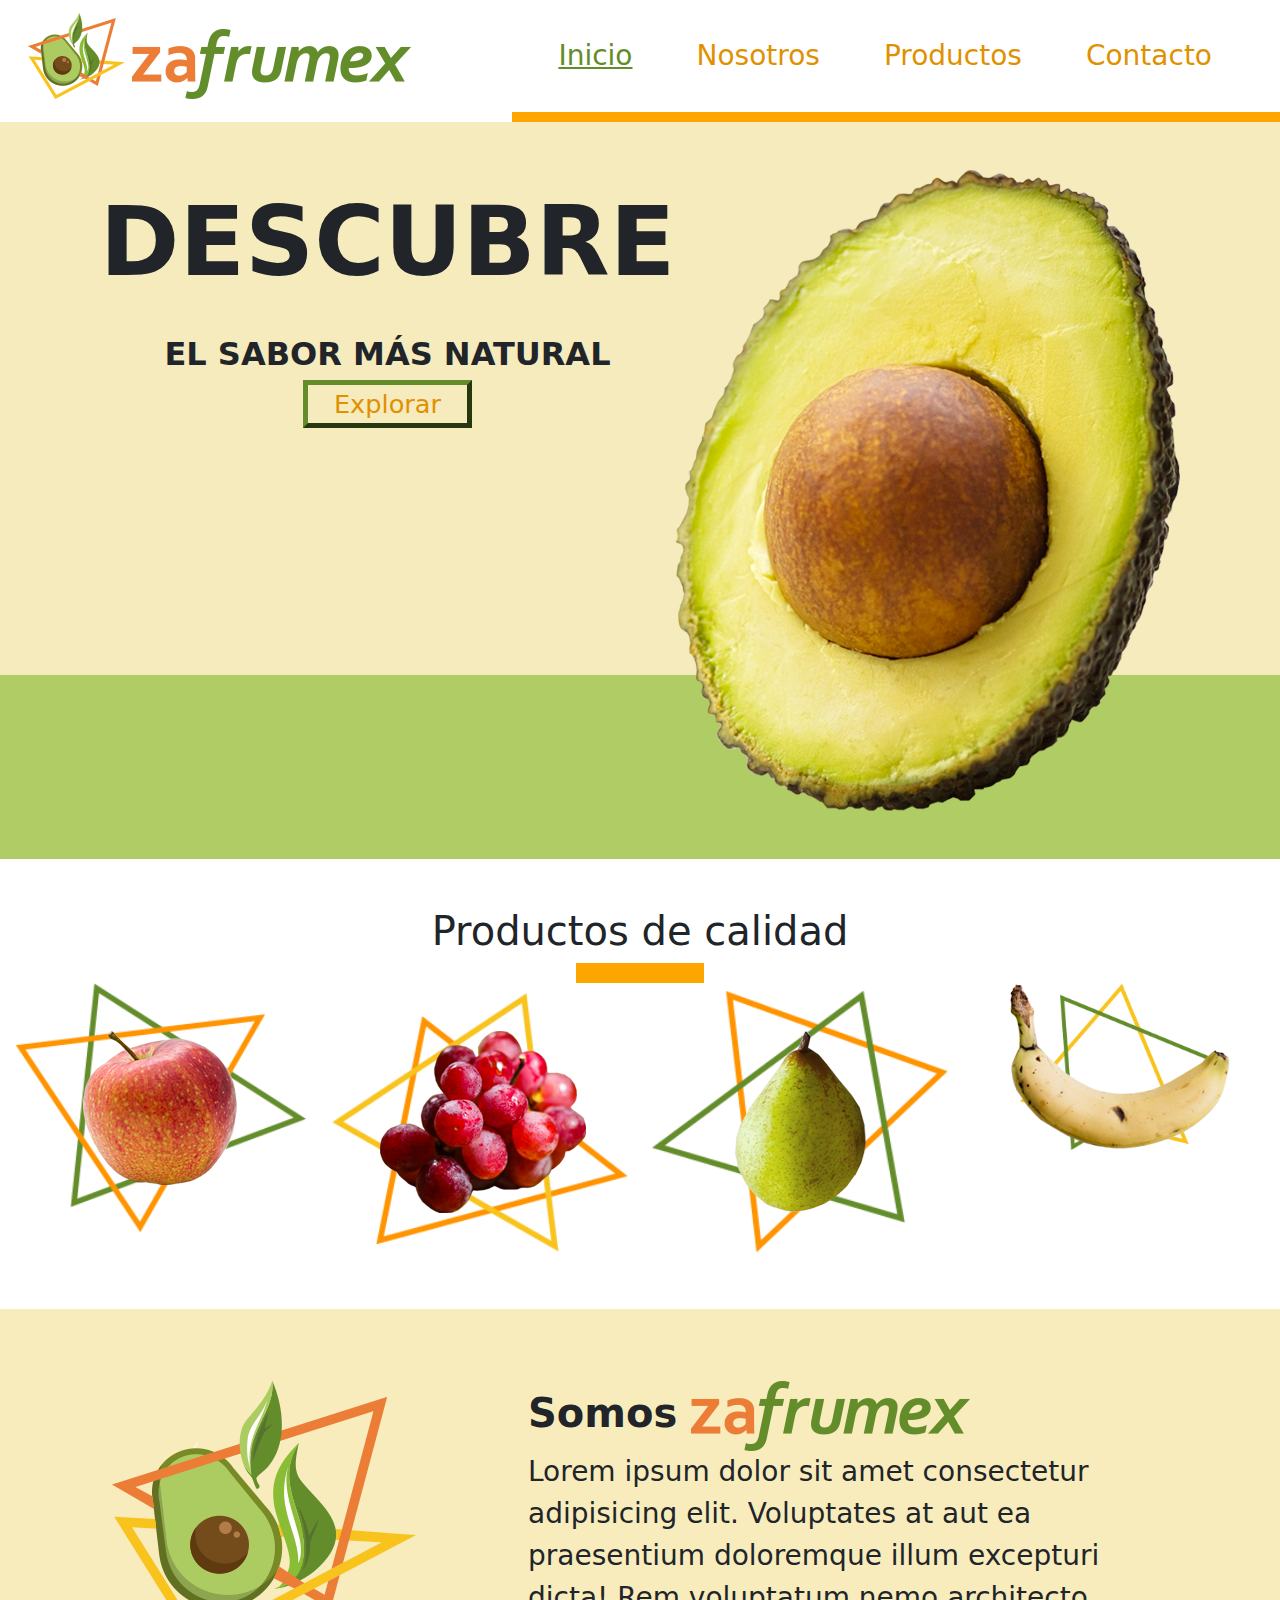
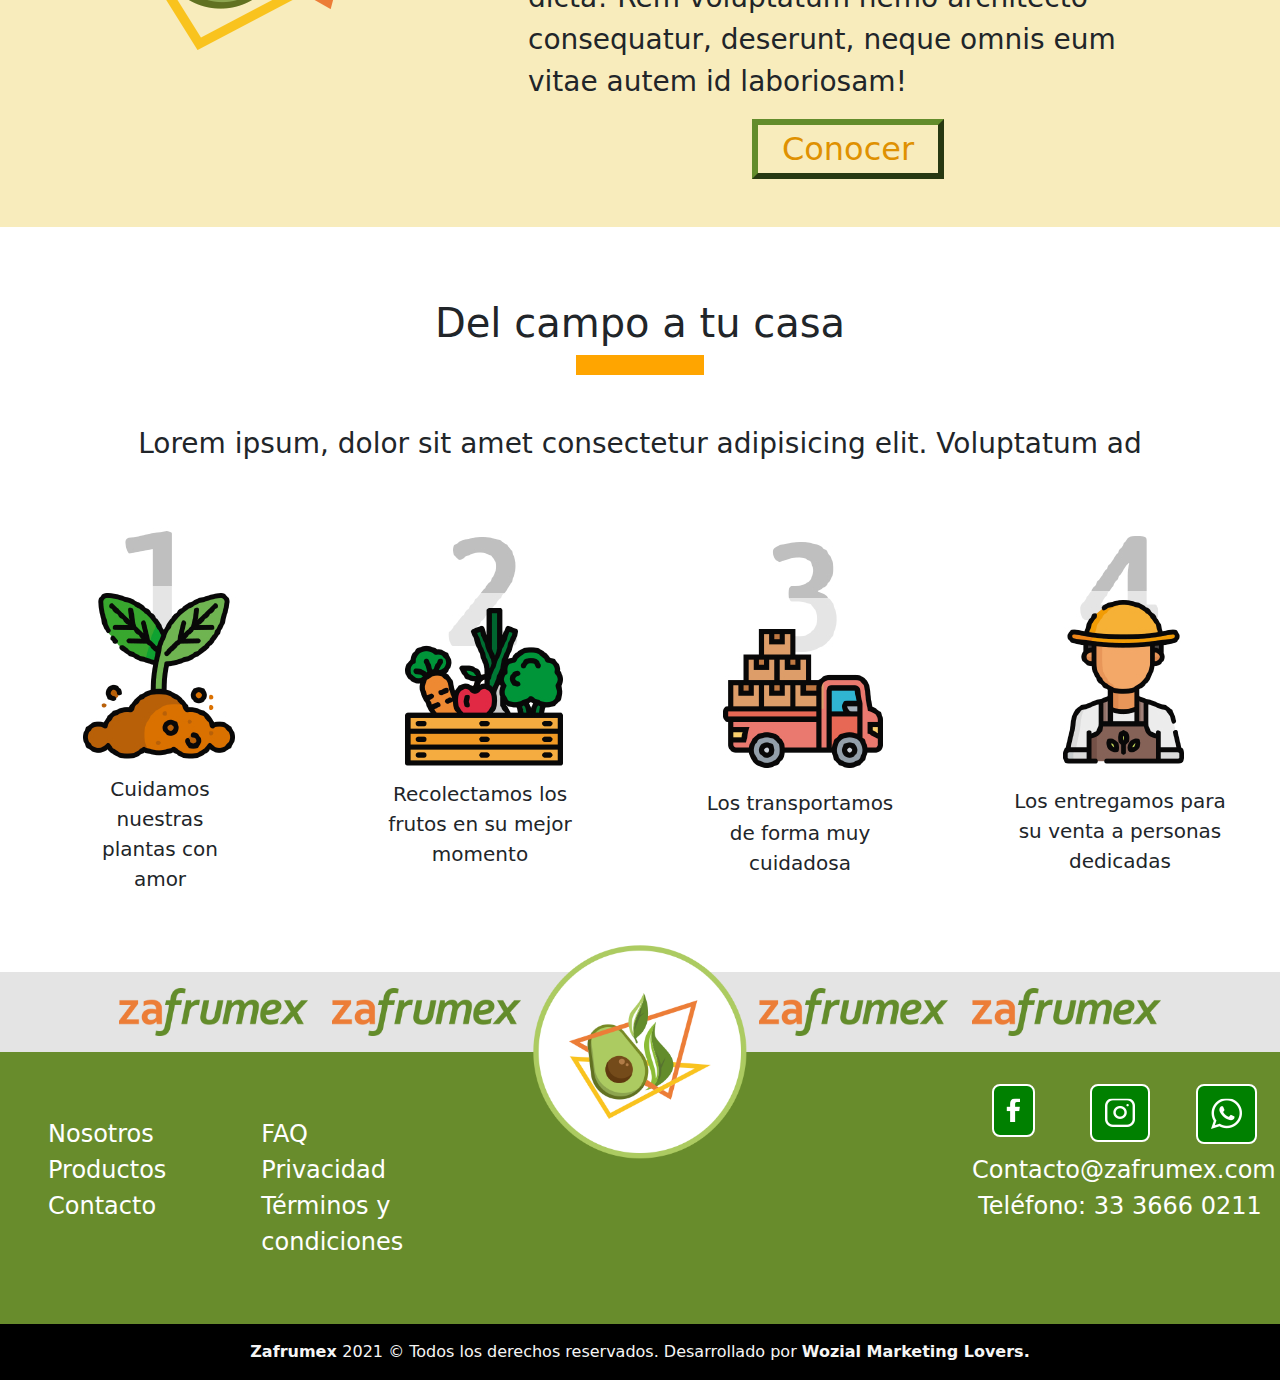
==== commit f3d12ac1: "odio las imagenes sobre imagenes" ====
--- a/index.html
+++ b/index.html
@@ -33,7 +33,7 @@
                 <a class="nav-link active text-decoration-underline fs-3 mx-4" aria-current="page" href="#">Inicio</a>
               </li>
               <li class="nav-item mx-4">
-                <a class="nav-link fs-3 ora" href="#">Nosotros</a>
+                <a class="nav-link fs-3 ora" href="nosotros.html">Nosotros</a>
               </li>
               <li class="nav-item mx-4">
                 <a class="nav-link fs-3 ora" href="#">Productos</a>
@@ -51,6 +51,7 @@
     <div class="ms-auto" style="background-color: orange; height: 10px; width: 60%;"> </div>
 
   </header>
+
   <section>
 
     <!-- Gradiante -->
@@ -75,9 +76,9 @@
     <h2 class="fs-1 text-center pt-4 mt-4">Productos de calidad</h2>
     <!-- Linea naranja de subtitulos -->
     <div class="mx-auto" style="background-color: orange; height: 20px; width: 10%;"> </div>
-    <div class="conteiner">
+    <div class="conteiner ">
       <!-- El row crea la ilera, col las columnas que irán desntro de ésta -->
-      <div class="row">
+      <div class="row mx-auto">
         <div class="col-12 col-lg-3">
           <!-- Poner una imagen sobre otra -->
           <div class="text-center"
@@ -109,7 +110,7 @@
           <!-- Poner una imagen sobre otra -->
           <div class="text-center"
             style="background-image: url(/Imgaguacates/fruta4fondo.png); background-repeat: no-repeat; background-position: center; background-size: contain;">
-            <img class="img-fluid p-5" src="/Imgaguacates/fruta4.png" alt="">
+            <img class="img-fluid " src="/Imgaguacates/fruta4.png" alt="">
           </div>
         </div>
       </div>
@@ -154,7 +155,7 @@
       Lorem ipsum, dolor sit amet consectetur adipisicing elit. Voluptatum ad
     </div>
 
-    <div class="row text-center pb-5">
+    <div class="row mx-auto text-center pb-5">
       <div class="col-12 col-lg-3">
         <img class="" src="/Imgaguacates/hehe1.png" alt="">
         <div class="fs-5 col-lg-6 mx-auto"> Cuidamos nuestras plantas con amor</div>
@@ -203,7 +204,7 @@
         </div>
       </div>
     </div>
-    <!-- Logo que va sobre todo lo demás -->
+    <!-- Logo que va sobre todo lo demás usando position -->
     <div class="container-fluid position-absolute">
       <div class="col-lg-2 mx-auto position-absolute top-50 start-50 translate-middle">
         <img class="img-fluid" src="/Imgaguacates/logo footer.png" alt="">
@@ -211,7 +212,7 @@
     </div>
 
     <div class="conteiner-fluid" style="background-color: #688c2c;">
-      <div class="row pt-3">
+      <div class="row mx-auto pt-3">
         <nav class="col-12 col-lg-2 py-5 ps-5 ">
           <ul class="list-unstyled footstyle">
             <li><a href="">Nosotros</a></li>
@@ -268,6 +269,7 @@
             Teléfono: 33 3666 0211
           </div>
         </div>
+        
         <div class="conteiner-fluid" style="background-color: black;">
           <div class="py-3 text-center"style="color:whitesmoke ">
             <span class="fw-bold"> Zafrumex </span> 2021 ©  Todos los derechos reservados. Desarrollado por <span class="fw-bold"> Wozial Marketing Lovers. </span>
